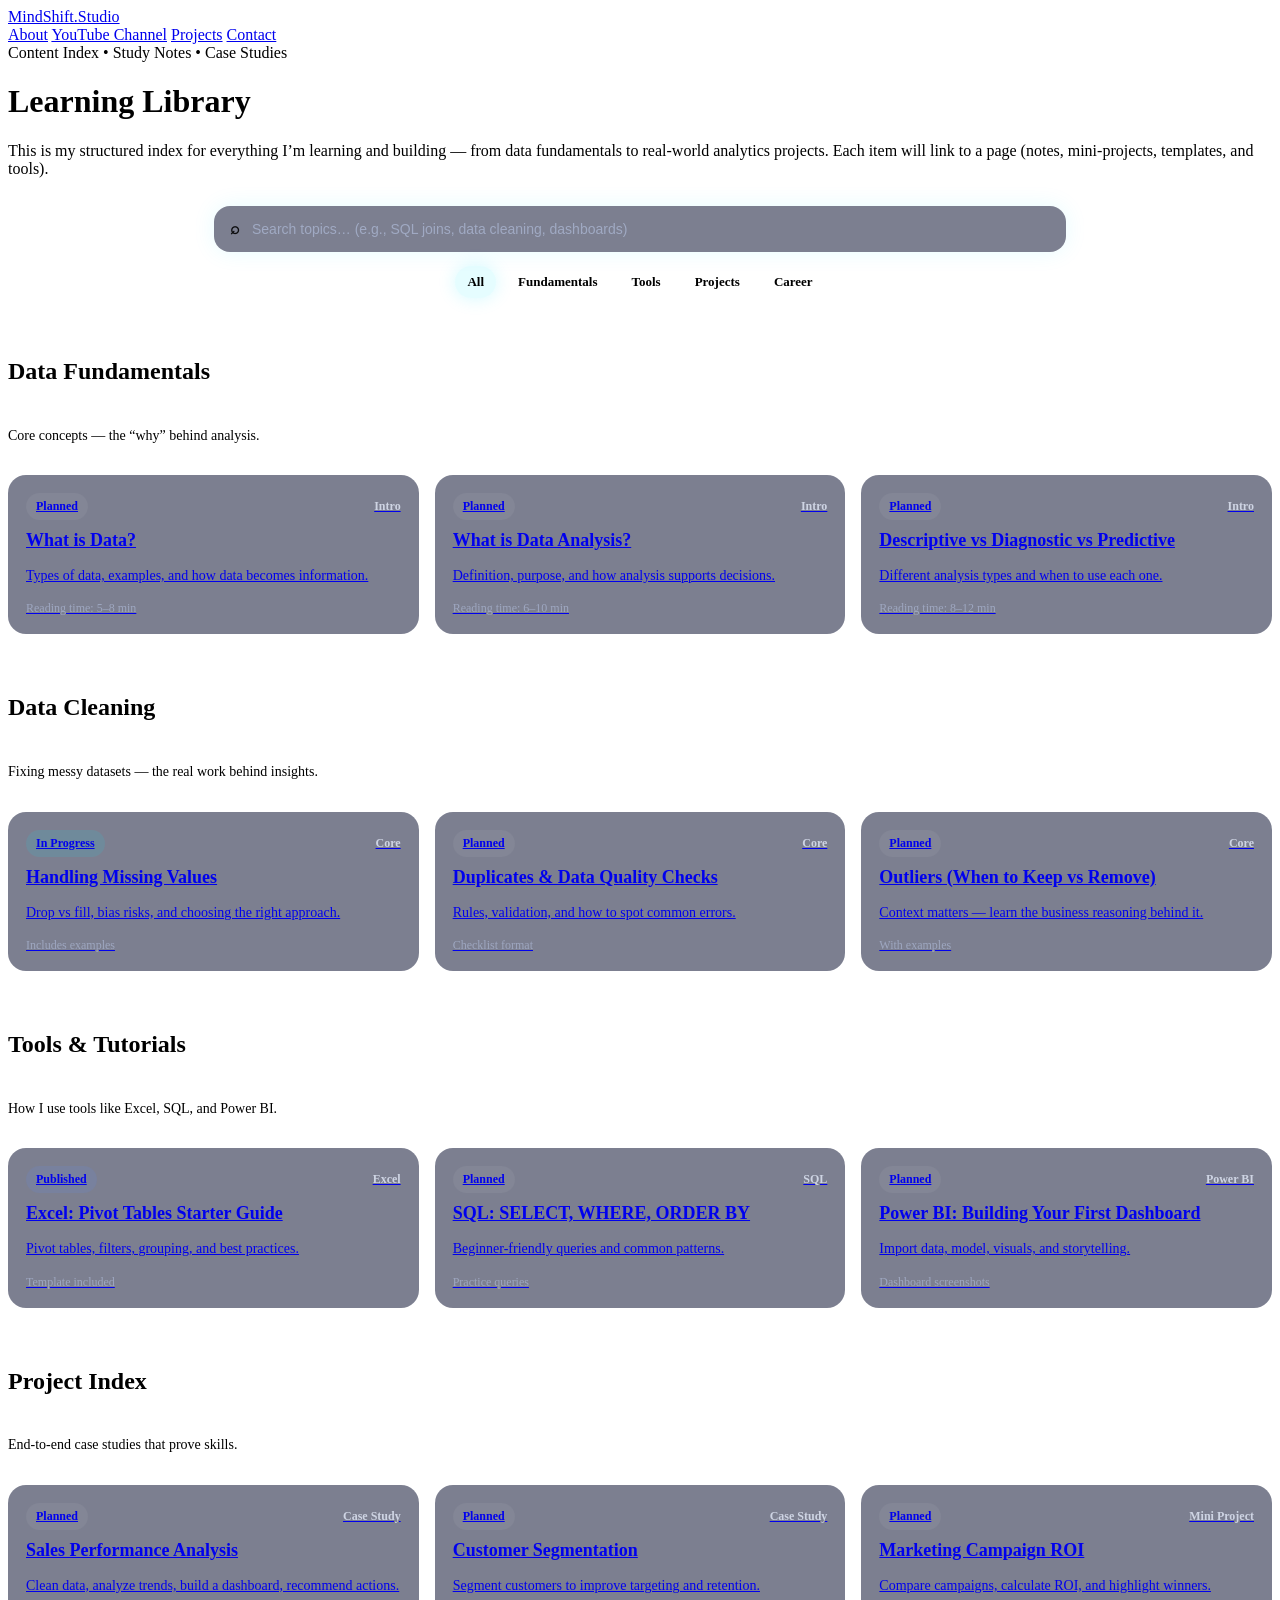
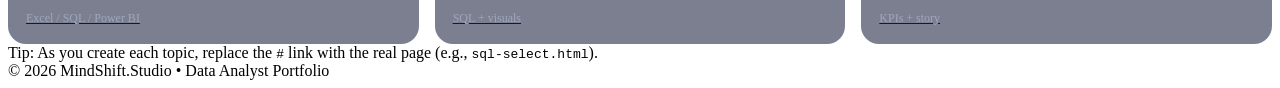
==== content_index.html @ dc8d1784 "Rename content_Index.html to content_index.html" ====
<!DOCTYPE html>
<html lang="en">
<head>
  <meta charset="UTF-8" />
  <meta name="viewport" content="width=device-width, initial-scale=1.0" />
  <title>Content Index | MindShift.Studio</title>
  <link rel="stylesheet" href="indexstyle.css" />
</head>
<body>

  <!-- NAV (same structure as your landing page) -->
  <nav>
    <div class="container nav-inner">
      <a class="brand" href="index.html">MindShift.Studio</a>

      <div class="nav-links">
        <a href="about.html">About</a>
        <a href="youtube.html">YouTube Channel</a>
        <a href="projects.html">Projects</a>
        <a href="contact.html">Contact</a>
      </div>
    </div>
  </nav>

  <!-- PAGE HERO -->
  <header>
    <div class="container hero">
      <div>
        <span class="kicker">Content Index • Study Notes • Case Studies</span>
        <h1 class="gradient-text">Learning Library</h1>
        <p class="subtitle">
          This is my structured index for everything I’m learning and building — from data fundamentals to real-world analytics projects.
          Each item will link to a page (notes, mini-projects, templates, and tools).
        </p>

        <div class="index-tools">
          <div class="search">
            <span class="search-icon">⌕</span>
            <input type="text" placeholder="Search topics… (e.g., SQL joins, data cleaning, dashboards)" />
          </div>

          <div class="filters">
            <span class="chip is-active">All</span>
            <span class="chip">Fundamentals</span>
            <span class="chip">Tools</span>
            <span class="chip">Projects</span>
            <span class="chip">Career</span>
          </div>
        </div>
      </div>
    </div>
  </header>

  <!-- CONTENT -->
  <main class="container">

    <!-- SECTION: Data Fundamentals -->
    <section class="index-section">
      <div class="section-head">
        <h2>Data Fundamentals</h2>
        <p class="section-sub">Core concepts — the “why” behind analysis.</p>
      </div>

      <div class="index-grid">
        <a class="index-card" href="#">
          <div class="card-top">
            <span class="badge">Planned</span>
            <span class="level">Intro</span>
          </div>
          <h3>What is Data?</h3>
          <p>Types of data, examples, and how data becomes information.</p>
          <div class="meta">Reading time: 5–8 min</div>
        </a>

        <a class="index-card" href="#">
          <div class="card-top">
            <span class="badge">Planned</span>
            <span class="level">Intro</span>
          </div>
          <h3>What is Data Analysis?</h3>
          <p>Definition, purpose, and how analysis supports decisions.</p>
          <div class="meta">Reading time: 6–10 min</div>
        </a>

        <a class="index-card" href="#">
          <div class="card-top">
            <span class="badge">Planned</span>
            <span class="level">Intro</span>
          </div>
          <h3>Descriptive vs Diagnostic vs Predictive</h3>
          <p>Different analysis types and when to use each one.</p>
          <div class="meta">Reading time: 8–12 min</div>
        </a>
      </div>
    </section>

    <!-- SECTION: Data Cleaning -->
    <section class="index-section">
      <div class="section-head">
        <h2>Data Cleaning</h2>
        <p class="section-sub">Fixing messy datasets — the real work behind insights.</p>
      </div>

      <div class="index-grid">
        <a class="index-card" href="#">
          <div class="card-top">
            <span class="badge in-progress">In Progress</span>
            <span class="level">Core</span>
          </div>
          <h3>Handling Missing Values</h3>
          <p>Drop vs fill, bias risks, and choosing the right approach.</p>
          <div class="meta">Includes examples</div>
        </a>

        <a class="index-card" href="#">
          <div class="card-top">
            <span class="badge">Planned</span>
            <span class="level">Core</span>
          </div>
          <h3>Duplicates & Data Quality Checks</h3>
          <p>Rules, validation, and how to spot common errors.</p>
          <div class="meta">Checklist format</div>
        </a>

        <a class="index-card" href="#">
          <div class="card-top">
            <span class="badge">Planned</span>
            <span class="level">Core</span>
          </div>
          <h3>Outliers (When to Keep vs Remove)</h3>
          <p>Context matters — learn the business reasoning behind it.</p>
          <div class="meta">With examples</div>
        </a>
      </div>
    </section>

    <!-- SECTION: Tools -->
    <section class="index-section">
      <div class="section-head">
        <h2>Tools & Tutorials</h2>
        <p class="section-sub">How I use tools like Excel, SQL, and Power BI.</p>
      </div>

      <div class="index-grid">
        <a class="index-card" href="#">
          <div class="card-top">
            <span class="badge published">Published</span>
            <span class="level">Excel</span>
          </div>
          <h3>Excel: Pivot Tables Starter Guide</h3>
          <p>Pivot tables, filters, grouping, and best practices.</p>
          <div class="meta">Template included</div>
        </a>

        <a class="index-card" href="#">
          <div class="card-top">
            <span class="badge">Planned</span>
            <span class="level">SQL</span>
          </div>
          <h3>SQL: SELECT, WHERE, ORDER BY</h3>
          <p>Beginner-friendly queries and common patterns.</p>
          <div class="meta">Practice queries</div>
        </a>

        <a class="index-card" href="#">
          <div class="card-top">
            <span class="badge">Planned</span>
            <span class="level">Power BI</span>
          </div>
          <h3>Power BI: Building Your First Dashboard</h3>
          <p>Import data, model, visuals, and storytelling.</p>
          <div class="meta">Dashboard screenshots</div>
        </a>
      </div>
    </section>

    <!-- SECTION: Projects -->
    <section class="index-section">
      <div class="section-head">
        <h2>Project Index</h2>
        <p class="section-sub">End-to-end case studies that prove skills.</p>
      </div>

      <div class="index-grid">
        <a class="index-card" href="#">
          <div class="card-top">
            <span class="badge">Planned</span>
            <span class="level">Case Study</span>
          </div>
          <h3>Sales Performance Analysis</h3>
          <p>Clean data, analyze trends, build a dashboard, recommend actions.</p>
          <div class="meta">Excel / SQL / Power BI</div>
        </a>

        <a class="index-card" href="#">
          <div class="card-top">
            <span class="badge">Planned</span>
            <span class="level">Case Study</span>
          </div>
          <h3>Customer Segmentation</h3>
          <p>Segment customers to improve targeting and retention.</p>
          <div class="meta">SQL + visuals</div>
        </a>

        <a class="index-card" href="#">
          <div class="card-top">
            <span class="badge">Planned</span>
            <span class="level">Mini Project</span>
          </div>
          <h3>Marketing Campaign ROI</h3>
          <p>Compare campaigns, calculate ROI, and highlight winners.</p>
          <div class="meta">KPIs + story</div>
        </a>
      </div>
    </section>

    <div class="placeholder">
      Tip: As you create each topic, replace the <code>#</code> link with the real page (e.g., <code>sql-select.html</code>).
    </div>

  </main>

  <footer>
    <div class="container">© 2026 MindShift.Studio • Data Analyst Portfolio</div>
  </footer>

</body>
</html>
---- indexstyle.css ----
/* ================= INDEX PAGE ================= */
.index-tools{
  margin-top: 28px;
  display: grid;
  gap: 14px;
  justify-items: center;
}

.search{
  width: min(820px, 100%);
  display: flex;
  align-items: center;
  gap: 10px;
  padding: 14px 16px;
  border-radius: 16px;
  background: rgba(18,23,53,0.55);
  border: 1px solid var(--border);
  box-shadow: 0 0 22px rgba(0,229,255,0.10);
}

.search-icon{
  color: var(--neon);
  font-weight: 700;
  opacity: 0.9;
}

.search input{
  width: 100%;
  border: 0;
  outline: none;
  background: transparent;
  color: var(--text);
  font-size: 14px;
}

.search input::placeholder{
  color: rgba(169,180,208,0.8);
}

.filters{
  display: flex;
  gap: 10px;
  flex-wrap: wrap;
  justify-content: center;
}

.chip{
  padding: 8px 12px;
  border-radius: 999px;
  background: rgba(255,255,255,0.04);
  border: 1px solid var(--border);
  color: var(--muted);
  font-weight: 650;
  font-size: 13px;
  cursor: pointer;
  transition: .25s ease;
}

.chip:hover,
.chip.is-active{
  color: var(--text);
  background: rgba(0,229,255,0.10);
  border-color: rgba(0,229,255,0.35);
  box-shadow: 0 0 18px rgba(0,229,255,0.18);
}

.index-section{
  margin-top: 40px;
}

.section-head{
  display: grid;
  gap: 6px;
  margin-bottom: 14px;
}

.section-sub{
  color: var(--muted);
  line-height: 1.6;
  font-size: 14px;
}

.index-grid{
  display: grid;
  grid-template-columns: repeat(auto-fit, minmax(260px, 1fr));
  gap: 16px;
}

.index-card{
  display: block;
  padding: 18px;
  border-radius: 18px;
  background: rgba(18,23,53,0.55);
  border: 1px solid var(--border);
  transition: .25s ease;
}

.index-card:hover{
  transform: translateY(-3px);
  border-color: rgba(0,229,255,0.35);
  box-shadow: 0 0 22px rgba(0,229,255,0.12);
}

.index-card h3{
  margin-top: 10px;
  margin-bottom: 8px;
  font-size: 18px;
}

.index-card p{
  color: var(--muted);
  line-height: 1.6;
  font-size: 14px;
}

.card-top{
  display: flex;
  align-items: center;
  justify-content: space-between;
  gap: 10px;
}

.level{
  color: rgba(234,240,255,0.75);
  font-weight: 650;
  font-size: 12px;
}

.meta{
  margin-top: 12px;
  color: rgba(169,180,208,0.75);
  font-size: 12px;
}

.badge{
  padding: 6px 10px;
  border-radius: 999px;
  font-size: 12px;
  font-weight: 700;
  background: rgba(255,255,255,0.05);
  border: 1px solid var(--border);
  color: var(--muted);
}

.badge.in-progress{
  border-color: rgba(0,229,255,0.35);
  color: var(--neon);
  background: rgba(0,229,255,0.10);
}

.badge.published{
  border-color: rgba(91,140,255,0.45);
  color: var(--primary);
  background: rgba(91,140,255,0.12);
}
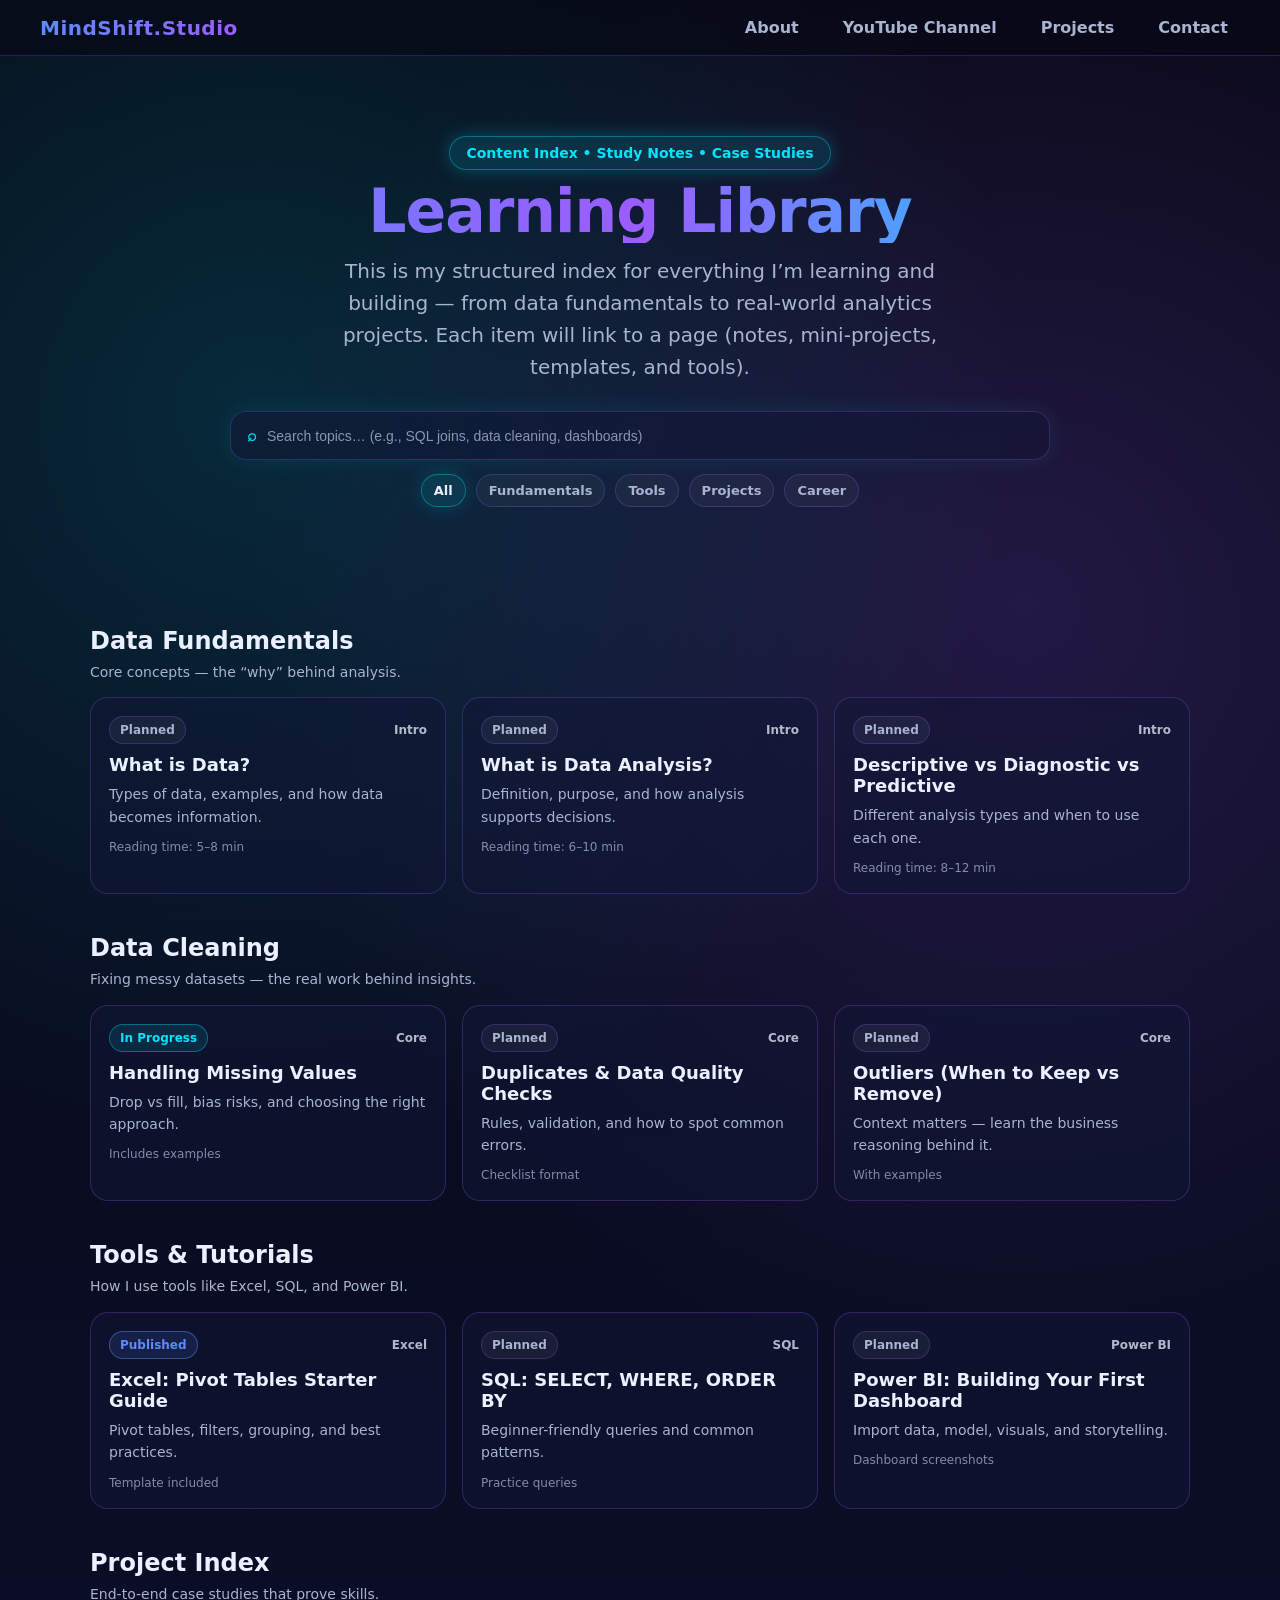
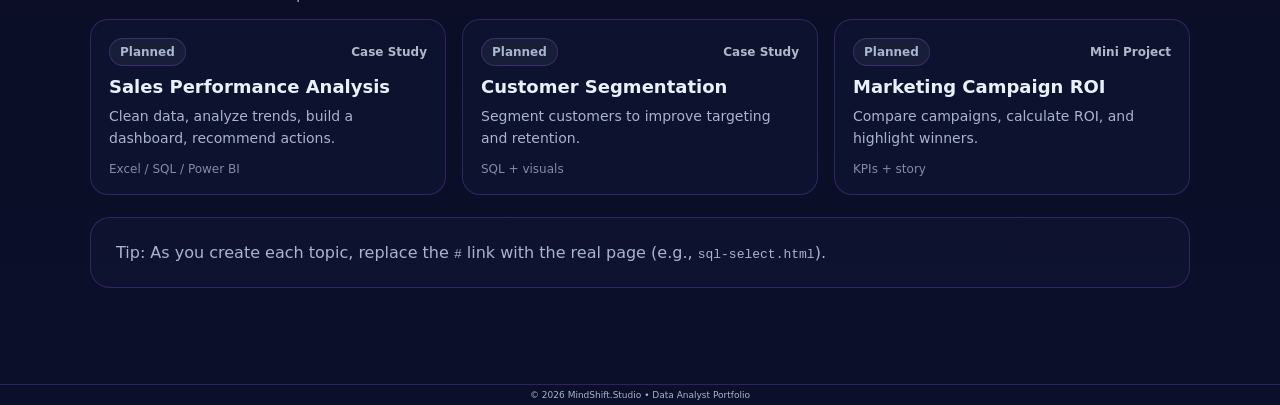
==== commit f160bf87: "Update content_index.html" ====
--- a/content_index.html
+++ b/content_index.html
@@ -4,7 +4,7 @@
   <meta charset="UTF-8" />
   <meta name="viewport" content="width=device-width, initial-scale=1.0" />
   <title>Content Index | MindShift.Studio</title>
-  <link rel="stylesheet" href="indexstyle.css" />
+  <link rel="stylesheet" href="style.css" />
 </head>
 <body>
 
--- a/style.css
+++ b/style.css
@@ -0,0 +1,358 @@
+:root{
+  /* 🚀 Vibrant Futuristic Palette */
+  --bg: #070814;
+  --bg-2: #0B0F2A;
+  --card: #121735;
+  --primary: #5B8CFF;
+  --accent: #9B5CFF;
+  --neon: #00E5FF;
+  --text: #EAF0FF;
+  --muted: #A9B4D0;
+  --border: rgba(155, 92, 255, 0.25);
+}
+
+/* RESET */
+*{
+  box-sizing:border-box;
+  margin:0;
+  padding:0;
+}
+
+body{
+  font-family: system-ui, -apple-system, Segoe UI, Roboto, sans-serif;
+  background:
+    radial-gradient(circle at 20% 20%, rgba(0,229,255,0.15), transparent 40%),
+    radial-gradient(circle at 80% 30%, rgba(155,92,255,0.18), transparent 45%),
+    linear-gradient(180deg, var(--bg), var(--bg-2));
+  color: var(--text);
+  min-height:100vh;
+}
+
+a{
+  text-decoration:none;
+  color:inherit;
+}
+
+/* Main content container (keeps site centered) */
+.container{
+  width:min(1100px,92%);
+  margin:auto;
+}
+
+/* ================= NAV ================= */
+nav{
+  position:sticky;
+  top:0;
+  backdrop-filter: blur(12px);
+  background: rgba(7,8,20,0.6);
+  border-bottom:1px solid var(--border);
+  z-index:100;
+}
+
+/* 🚀 NEW: Make navbar full width */
+nav .container{
+  width:100%;
+  max-width:none;
+  margin:0;
+  padding:10px 40px; /* controls left & right spacing */
+}
+
+.nav-inner{
+  display:flex;
+  justify-content:space-between;
+  align-items:center;
+  padding:18px 0;
+}
+
+.brand{
+  font-weight:700;
+  font-size:20px;
+  letter-spacing:.5px;
+  background: linear-gradient(90deg, var(--primary), var(--accent));
+  -webkit-background-clip:text;
+  -webkit-text-fill-color:transparent;
+}
+
+.nav-links{
+  display:flex;
+  gap:20px;
+  font-weight:600;
+  color:var(--muted);
+}
+
+.nav-links a{
+  padding:8px 12px;
+  border-radius:10px;
+  transition:.25s ease;
+}
+
+.nav-links a:hover{
+  color:var(--text);
+  background: rgba(155,92,255,0.12);
+  box-shadow:0 0 12px rgba(155,92,255,0.35);
+}
+
+/* ================= HERO ================= */
+header{
+  padding:80px 0 80px;
+}
+
+.hero{
+  display:grid;
+  grid-template-columns:1fr;
+  text-align:center;
+  gap:30px;
+}
+
+.kicker{
+  display:inline-block;
+  padding:8px 16px;
+  border-radius:999px;
+  background: rgba(0,229,255,0.12);
+  border:1px solid rgba(0,229,255,0.35);
+  color:var(--neon);
+  font-weight:600;
+  font-size:14px;
+  box-shadow:0 0 18px rgba(0,229,255,0.25);
+}
+
+h1{
+  font-size: clamp(36px, 5vw, 60px);
+  line-height:1.05;
+  letter-spacing:-1px;
+  margin-top:10px;
+  margin-bottom:12px;
+}
+
+.gradient-text{
+  background: linear-gradient(90deg, var(--primary), var(--accent), var(--neon));
+  -webkit-background-clip:text;
+  -webkit-text-fill-color:transparent;
+}
+
+.subtitle{
+  font-size:20px;
+  color:var(--muted);
+  max-width:650px;
+  margin:auto;
+  line-height:1.6;
+}
+
+.cta-row{
+  margin-top:28px;
+  display:flex;
+  gap:14px;
+  justify-content:center;
+  flex-wrap:wrap;
+}
+
+.btn{
+  padding:14px 22px;
+  border-radius:14px;
+  font-weight:700;
+  transition:.25s ease;
+  border:1px solid transparent;
+}
+
+.btn-primary{
+  background: linear-gradient(135deg, var(--primary), var(--accent));
+  color:white;
+  box-shadow:
+    0 10px 30px rgba(91,140,255,0.35),
+    0 0 25px rgba(155,92,255,0.35);
+}
+
+.btn-primary:hover{
+  transform:translateY(-2px);
+  box-shadow:
+    0 14px 40px rgba(91,140,255,0.5),
+    0 0 35px rgba(155,92,255,0.5);
+}
+
+.btn-ghost{
+  background: rgba(255,255,255,0.04);
+  border-color: var(--border);
+}
+
+.btn-ghost:hover{
+  background: rgba(155,92,255,0.12);
+}
+
+/* ================= PLACEHOLDER ================= */
+.placeholder{
+  margin-top:22px;
+  padding:25px;
+  border-radius:20px;
+  background: rgba(18,23,53,0.6);
+  border:1px solid var(--border);
+  color:var(--muted);
+}
+
+/* ================= FOOTER ================= */
+footer{
+  margin-top:96px;
+  padding:5px 0;
+  border-top:1px solid var(--border);
+  color:var(--muted);
+  text-align:center;
+  font-size:9px;
+}
+
+
+
+
+/* ================= INDEX PAGE ================= */
+.index-tools{
+  margin-top: 28px;
+  display: grid;
+  gap: 14px;
+  justify-items: center;
+}
+
+.search{
+  width: min(820px, 100%);
+  display: flex;
+  align-items: center;
+  gap: 10px;
+  padding: 14px 16px;
+  border-radius: 16px;
+  background: rgba(18,23,53,0.55);
+  border: 1px solid var(--border);
+  box-shadow: 0 0 22px rgba(0,229,255,0.10);
+}
+
+.search-icon{
+  color: var(--neon);
+  font-weight: 700;
+  opacity: 0.9;
+}
+
+.search input{
+  width: 100%;
+  border: 0;
+  outline: none;
+  background: transparent;
+  color: var(--text);
+  font-size: 14px;
+}
+
+.search input::placeholder{
+  color: rgba(169,180,208,0.8);
+}
+
+.filters{
+  display: flex;
+  gap: 10px;
+  flex-wrap: wrap;
+  justify-content: center;
+}
+
+.chip{
+  padding: 8px 12px;
+  border-radius: 999px;
+  background: rgba(255,255,255,0.04);
+  border: 1px solid var(--border);
+  color: var(--muted);
+  font-weight: 650;
+  font-size: 13px;
+  cursor: pointer;
+  transition: .25s ease;
+}
+
+.chip:hover,
+.chip.is-active{
+  color: var(--text);
+  background: rgba(0,229,255,0.10);
+  border-color: rgba(0,229,255,0.35);
+  box-shadow: 0 0 18px rgba(0,229,255,0.18);
+}
+
+.index-section{
+  margin-top: 40px;
+}
+
+.section-head{
+  display: grid;
+  gap: 6px;
+  margin-bottom: 14px;
+}
+
+.section-sub{
+  color: var(--muted);
+  line-height: 1.6;
+  font-size: 14px;
+}
+
+.index-grid{
+  display: grid;
+  grid-template-columns: repeat(auto-fit, minmax(260px, 1fr));
+  gap: 16px;
+}
+
+.index-card{
+  display: block;
+  padding: 18px;
+  border-radius: 18px;
+  background: rgba(18,23,53,0.55);
+  border: 1px solid var(--border);
+  transition: .25s ease;
+}
+
+.index-card:hover{
+  transform: translateY(-3px);
+  border-color: rgba(0,229,255,0.35);
+  box-shadow: 0 0 22px rgba(0,229,255,0.12);
+}
+
+.index-card h3{
+  margin-top: 10px;
+  margin-bottom: 8px;
+  font-size: 18px;
+}
+
+.index-card p{
+  color: var(--muted);
+  line-height: 1.6;
+  font-size: 14px;
+}
+
+.card-top{
+  display: flex;
+  align-items: center;
+  justify-content: space-between;
+  gap: 10px;
+}
+
+.level{
+  color: rgba(234,240,255,0.75);
+  font-weight: 650;
+  font-size: 12px;
+}
+
+.meta{
+  margin-top: 12px;
+  color: rgba(169,180,208,0.75);
+  font-size: 12px;
+}
+
+.badge{
+  padding: 6px 10px;
+  border-radius: 999px;
+  font-size: 12px;
+  font-weight: 700;
+  background: rgba(255,255,255,0.05);
+  border: 1px solid var(--border);
+  color: var(--muted);
+}
+
+.badge.in-progress{
+  border-color: rgba(0,229,255,0.35);
+  color: var(--neon);
+  background: rgba(0,229,255,0.10);
+}
+
+.badge.published{
+  border-color: rgba(91,140,255,0.45);
+  color: var(--primary);
+  background: rgba(91,140,255,0.12);
+}
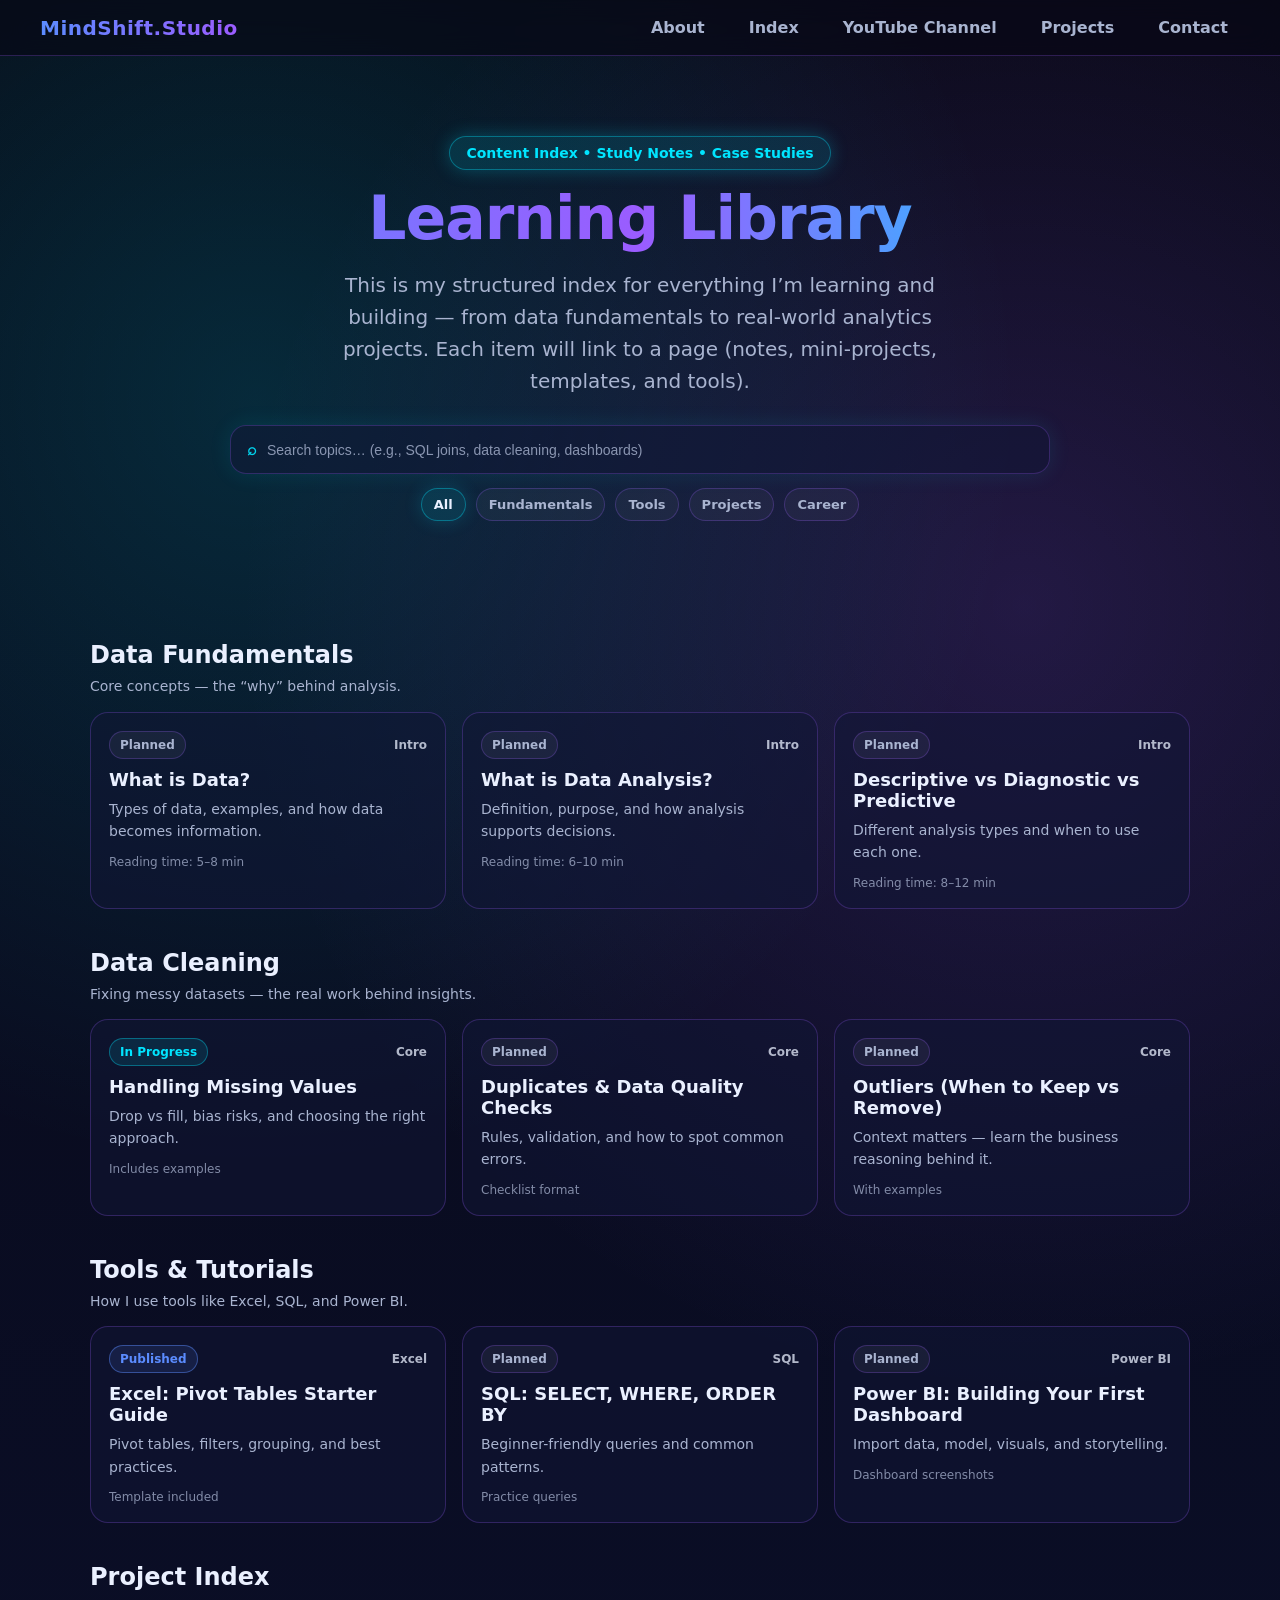
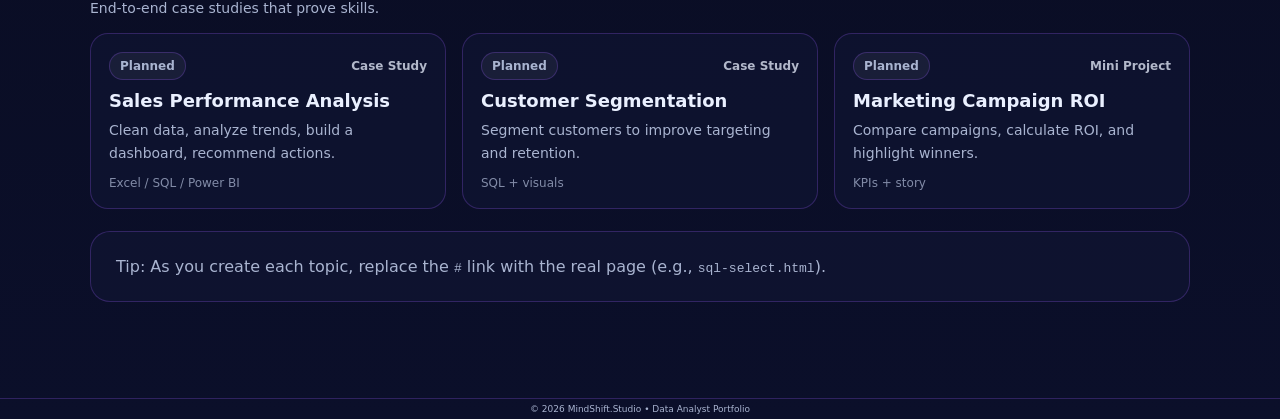
==== commit 1e2b1d41: "Update content_index.html" ====
--- a/content_index.html
+++ b/content_index.html
@@ -15,6 +15,7 @@
 
       <div class="nav-links">
         <a href="about.html">About</a>
+        <a href="content_index.html">Index</a>
         <a href="youtube.html">YouTube Channel</a>
         <a href="projects.html">Projects</a>
         <a href="contact.html">Contact</a>
--- a/style.css
+++ b/style.css
@@ -118,7 +118,7 @@
 
 h1{
   font-size: clamp(36px, 5vw, 60px);
-  line-height:1.05;
+  line-height:1.29;
   letter-spacing:-1px;
   margin-top:10px;
   margin-bottom:12px;
@@ -197,7 +197,6 @@
   text-align:center;
   font-size:9px;
 }
-
 
 
 
@@ -356,3 +355,118 @@
   color: var(--primary);
   background: rgba(91,140,255,0.12);
 }
+
+
+
+/* =======================================================================================================
+================= YOUTUBE PAGE =========================================================================== */
+.muted{ color: var(--muted); }
+
+.yt-grid{
+  display: grid;
+  grid-template-columns: 1.2fr 0.8fr;
+  gap: 18px;
+  align-items: start;
+}
+
+@media (max-width: 900px){
+  .yt-grid{ grid-template-columns: 1fr; }
+}
+
+.yt-embed{ padding: 16px; }
+.yt-frame{
+  width: 100%;
+  border-radius: 18px;
+  overflow: hidden;
+  border: 1px solid rgba(0,229,255,0.18);
+  box-shadow: 0 0 22px rgba(0,229,255,0.10);
+}
+
+.yt-frame iframe{
+  width: 100%;
+  aspect-ratio: 16 / 9;
+  display: block;
+}
+
+.yt-embed-meta{
+  margin-top: 14px;
+}
+
+.meta-row{
+  display:flex;
+  justify-content: space-between;
+  align-items:center;
+  gap: 10px;
+  margin-bottom: 10px;
+}
+
+.yt-about h2{ margin-bottom: 10px; }
+
+.yt-list{
+  margin: 16px 0 18px;
+  display: grid;
+  gap: 12px;
+}
+
+.yt-item{
+  display: grid;
+  grid-template-columns: 12px 1fr;
+  gap: 12px;
+  align-items: start;
+  padding: 10px 12px;
+  border-radius: 14px;
+  background: rgba(255,255,255,0.03);
+  border: 1px solid rgba(155,92,255,0.18);
+}
+
+.dot{
+  width: 10px;
+  height: 10px;
+  border-radius: 50%;
+  margin-top: 6px;
+  background: linear-gradient(135deg, var(--neon), var(--accent));
+  box-shadow: 0 0 14px rgba(0,229,255,0.35);
+}
+
+/* Subscribe CTA */
+.subscribe{
+  margin-top: 18px;
+  display: grid;
+  grid-template-columns: 1fr 0.95fr;
+  gap: 18px;
+  align-items: center;
+  padding: 22px;
+}
+
+@media (max-width: 900px){
+  .subscribe{ grid-template-columns: 1fr; }
+}
+
+.cta-left{
+  justify-content: flex-start;
+}
+
+.subscribe-visual{
+  position: relative;
+  border-radius: 18px;
+  overflow: hidden;
+  border: 1px solid rgba(0,229,255,0.18);
+  background: rgba(18,23,53,0.55);
+  min-height: 220px;
+}
+
+.subscribe-visual img{
+  width: 100%;
+  height: 100%;
+  object-fit: cover;
+  display: block;
+  opacity: 0.95;
+}
+
+.visual-glow{
+  position: absolute;
+  inset: 0;
+  background: radial-gradient(circle at 30% 20%, rgba(0,229,255,0.20), transparent 55%),
+              radial-gradient(circle at 80% 70%, rgba(155,92,255,0.22), transparent 55%);
+  pointer-events: none;
+}
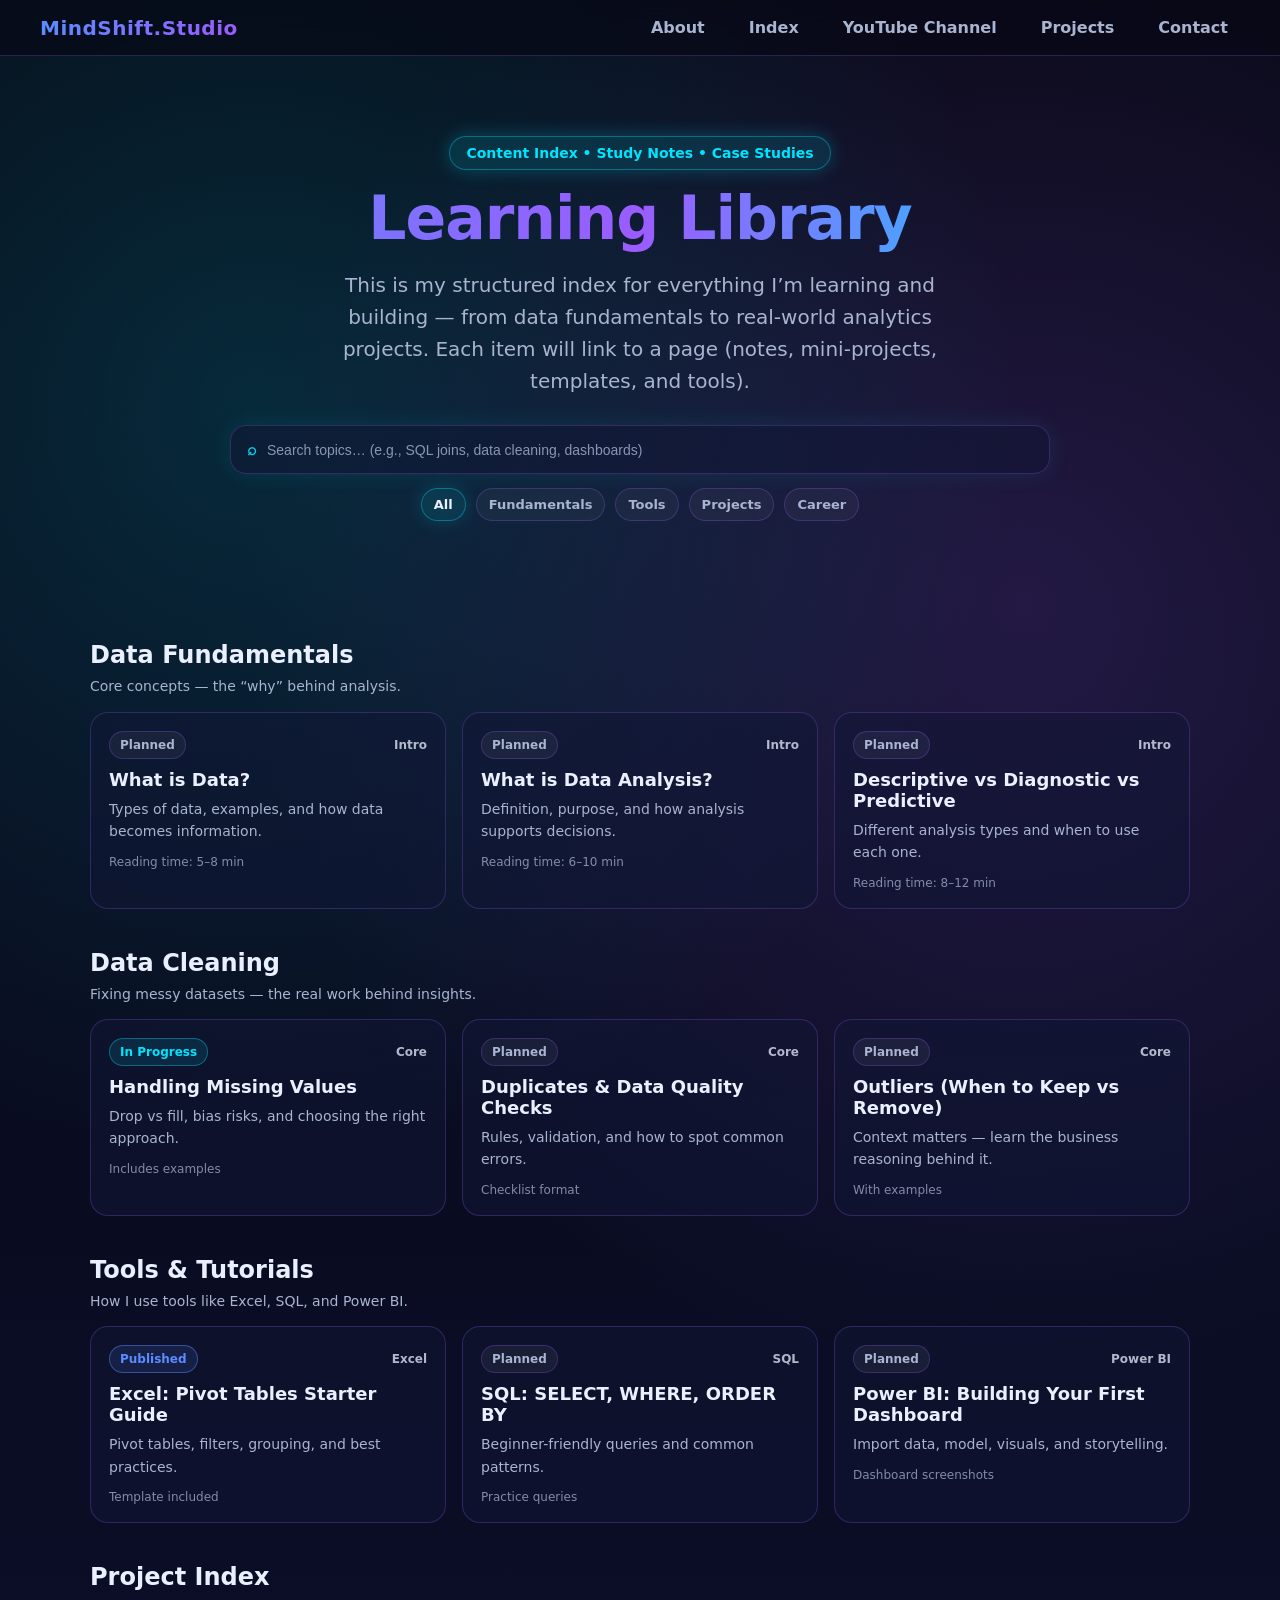
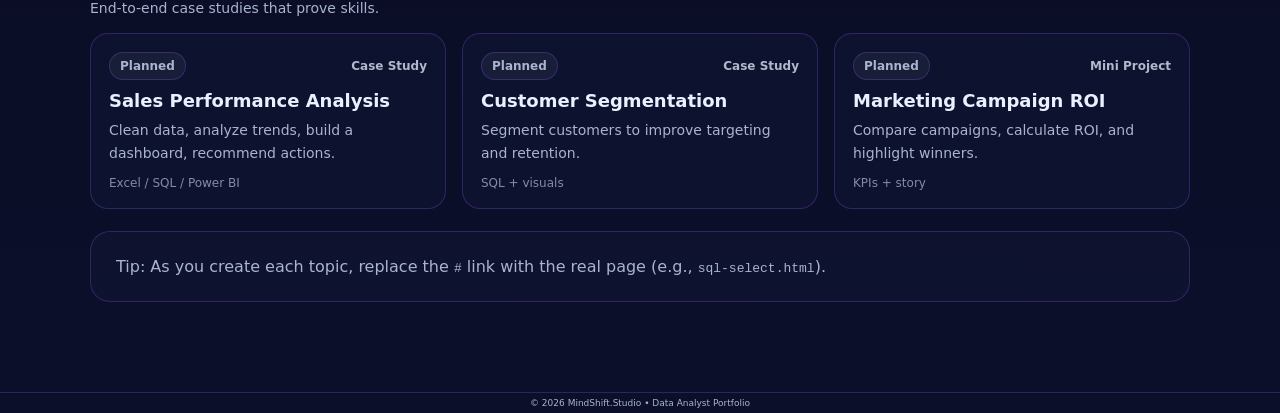
==== commit 2d3a7cb3: "Update content_index.html" ====
--- a/content_index.html
+++ b/content_index.html
@@ -11,7 +11,7 @@
   <!-- NAV (same structure as your landing page) -->
   <nav>
     <div class="container nav-inner">
-      <a class="brand" href="index.html">MindShift.Studio</a>
+      <a class="brand" href="mindshiftstudio.html">MindShift.Studio</a>
 
       <div class="nav-links">
         <a href="about.html">About</a>
--- a/style.css
+++ b/style.css
@@ -190,7 +190,7 @@
 
 /* ================= FOOTER ================= */
 footer{
-  margin-top:96px;
+  margin-top:90px;
   padding:5px 0;
   border-top:1px solid var(--border);
   color:var(--muted);
